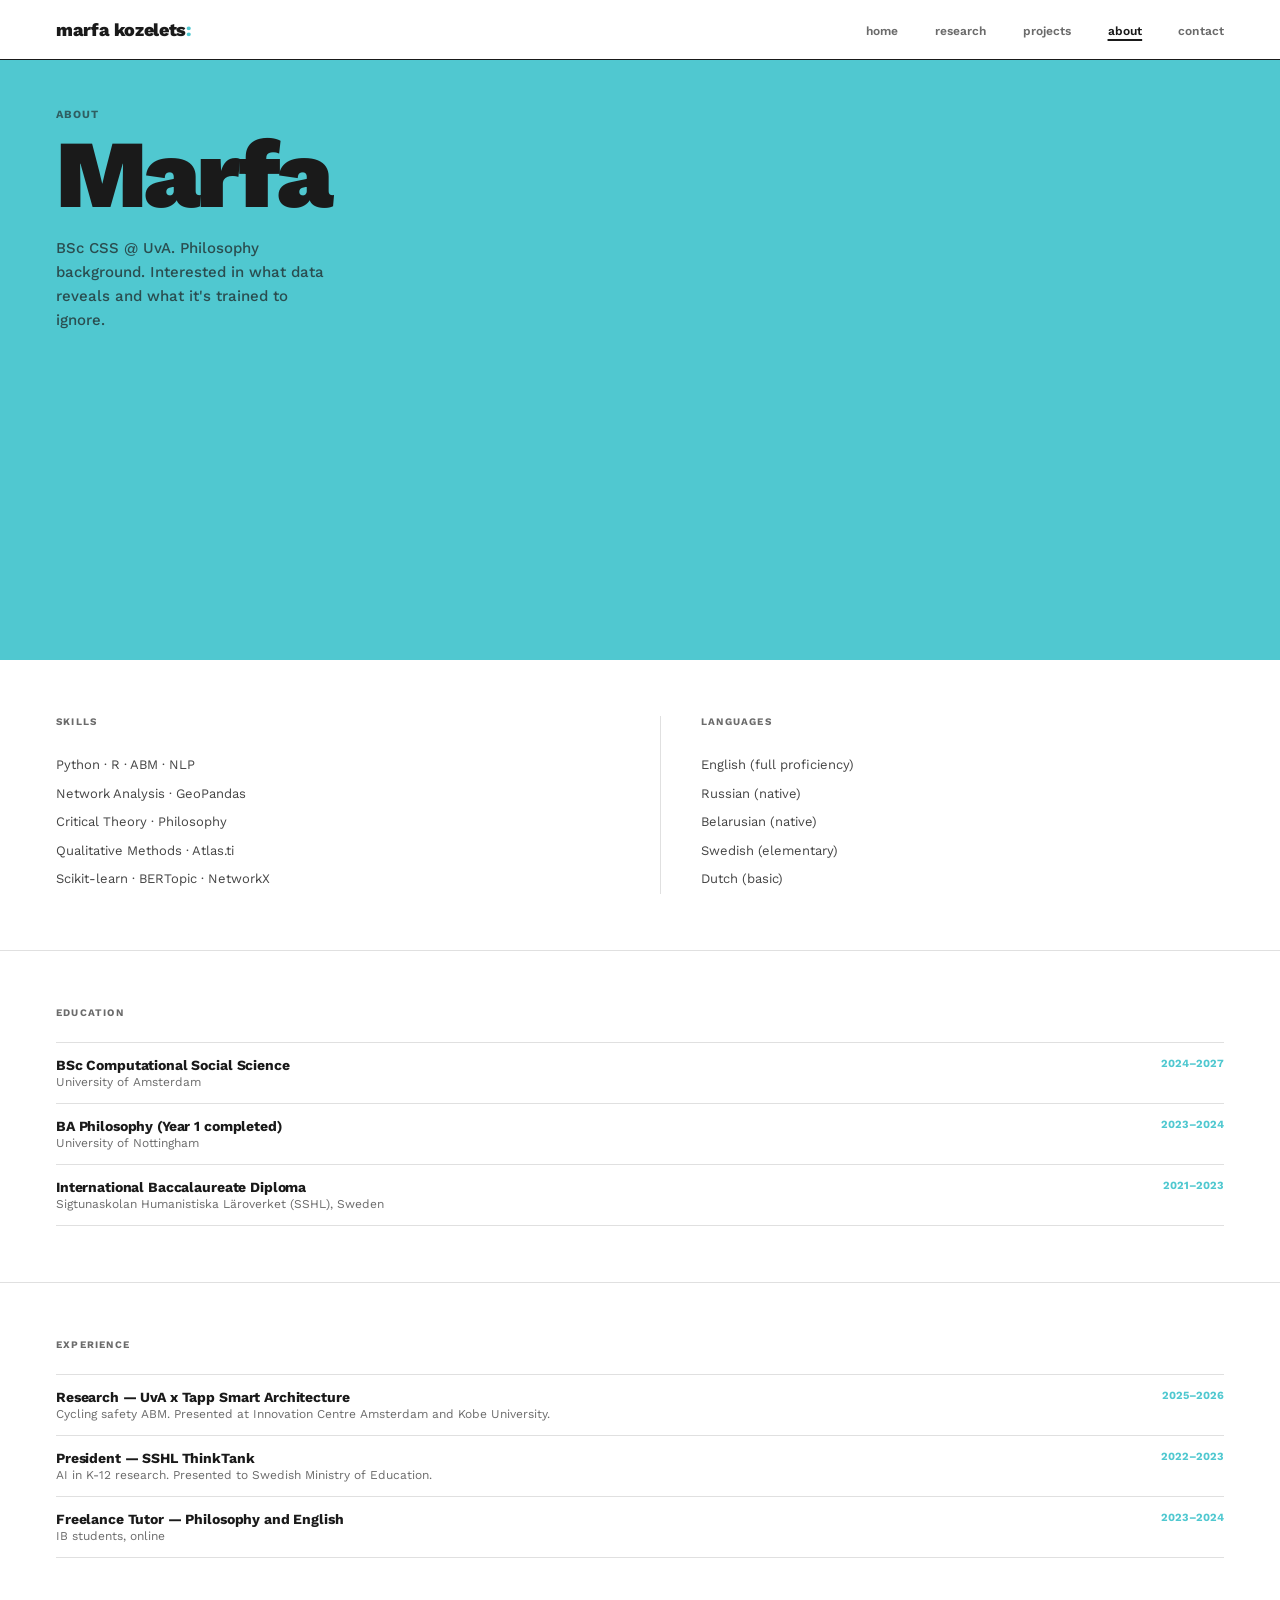
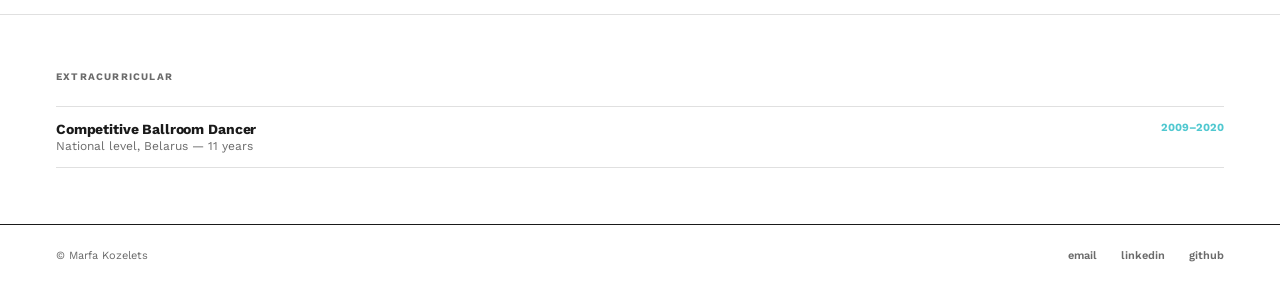
==== about.html @ ad9ccb89 "new website yay" ====
<!DOCTYPE html>
<html lang="en">
<head>
  <meta charset="UTF-8">
  <meta name="viewport" content="width=device-width, initial-scale=1.0">
  <title>About — Marfa Kozelets</title>
  <link rel="stylesheet" href="style.css">
  <style>
    :root { --accent: var(--blue); }

    .header-inner {
      display: flex;
      justify-content: space-between;
      align-items: flex-start;
    }

    .cv-btn-wrap {
      flex-shrink: 0;
      margin-top: 12px;
    }

    #cv-btn-canvas {
      display: block;
      cursor: pointer;
      transition: opacity 0.15s;
    }

    #cv-btn-canvas:hover { opacity: 0.7; }

    .skills-row {
      display: grid;
      grid-template-columns: 1fr 1fr;
      gap: 40px;
    }

    @media (max-width: 600px) {
      .skills-row { grid-template-columns: 1fr; gap: 24px; }
      .header-inner { flex-direction: column; gap: 20px; }
    }
  </style>
</head>
<body style="--accent: var(--blue);">

  <nav>
    <a class="nav-logo" href="index.html">marfa kozelets<span class="colon">:</span></a>
    <ul class="nav-links">
      <li><a href="index.html">home</a></li>
      <li><a href="research.html">research</a></li>
      <li><a href="projects.html">projects</a></li>
      <li><a href="about.html" class="active">about</a></li>
      <li><a href="contact.html">contact</a></li>
    </ul>
    <button class="nav-hamburger" onclick="toggleDrawer()" aria-label="Menu">
      <span></span><span></span><span></span>
    </button>
  </nav>

  <div class="mobile-drawer" id="mobileDrawer">
    <a href="index.html">home</a>
    <a href="research.html">research</a>
    <a href="projects.html">projects</a>
    <a href="about.html">about</a>
    <a href="contact.html">contact</a>
  </div>

  <div class="page-header" style="--accent: var(--blue);">
    <div class="header-inner">
      <div>
        <span class="page-header-meta">about</span>
        <h1>Marfa</h1>
        <p>BSc CSS @ UvA. Philosophy background. Interested in what data reveals and what it's trained to ignore.</p>
      </div>
      <div class="cv-btn-wrap">
        <canvas id="cv-btn-canvas" width="300" height="100" title="Download CV"></canvas>
      </div>
    </div>
  </div>

  <div class="section">
    <div class="skills-row">
      <div>
        <span class="section-label">skills</span>
        <p style="font-size:13px; line-height:2.2; color:#444;">
          Python · R · ABM · NLP<br>
          Network Analysis · GeoPandas<br>
          Critical Theory · Philosophy<br>
          Qualitative Methods · Atlas.ti<br>
          Scikit-learn · BERTopic · NetworkX
        </p>
      </div>
      <div style="border-left: 0.5px solid var(--rule); padding-left: 40px;">
        <span class="section-label">languages</span>
        <p style="font-size:13px; line-height:2.2; color:#444;">
          English (full proficiency)<br>
          Russian (native)<br>
          Belarusian (native)<br>
          Swedish (elementary)<br>
          Dutch (basic)
        </p>
      </div>
    </div>
  </div>

  <div class="section">
    <span class="section-label">education</span>

    <div class="cv-block">
      <div>
        <div class="cv-block-title">BSc Computational Social Science</div>
        <div class="cv-block-sub">University of Amsterdam</div>
      </div>
      <div class="cv-block-year">2024–2027</div>
    </div>

    <div class="cv-block">
      <div>
        <div class="cv-block-title">BA Philosophy (Year 1 completed)</div>
        <div class="cv-block-sub">University of Nottingham</div>
      </div>
      <div class="cv-block-year">2023–2024</div>
    </div>

    <div class="cv-block">
      <div>
        <div class="cv-block-title">International Baccalaureate Diploma</div>
        <div class="cv-block-sub">Sigtunaskolan Humanistiska Läroverket (SSHL), Sweden</div>
      </div>
      <div class="cv-block-year">2021–2023</div>
    </div>
  </div>

  <div class="section">
    <span class="section-label">experience</span>

    <div class="cv-block">
      <div>
        <div class="cv-block-title">Research — UvA x Tapp Smart Architecture</div>
        <div class="cv-block-sub">Cycling safety ABM. Presented at Innovation Centre Amsterdam and Kobe University.</div>
      </div>
      <div class="cv-block-year">2025–2026</div>
    </div>

    <div class="cv-block">
      <div>
        <div class="cv-block-title">President — SSHL ThinkTank</div>
        <div class="cv-block-sub">AI in K-12 research. Presented to Swedish Ministry of Education.</div>
      </div>
      <div class="cv-block-year">2022–2023</div>
    </div>

    <div class="cv-block">
      <div>
        <div class="cv-block-title">Freelance Tutor — Philosophy and English</div>
        <div class="cv-block-sub">IB students, online</div>
      </div>
      <div class="cv-block-year">2023–2024</div>
    </div>
  </div>

  <div class="section" style="border-bottom:none;">
    <span class="section-label">extracurricular</span>
    <div class="cv-block">
      <div>
        <div class="cv-block-title">Competitive Ballroom Dancer</div>
        <div class="cv-block-sub">National level, Belarus — 11 years</div>
      </div>
      <div class="cv-block-year">2009–2020</div>
    </div>
  </div>

  <footer>
    <span>© Marfa Kozelets</span>
    <span style="display:flex; gap:24px;">
      <a href="mailto:marfa.kozelets@student.uva.nl">email</a>
      <a href="https://www.linkedin.com/in/marfa-petrovna-kozelets/" target="_blank">linkedin</a>
      <a href="https://github.com/marfakozeletsUvA" target="_blank">github</a>
    </span>
  </footer>

  <script>
    function toggleDrawer() {
      document.getElementById('mobileDrawer').classList.toggle('open');
    }

    // Handwritten Download CV button
    const cvCanvas = document.getElementById('cv-btn-canvas');
    const cvCtx = cvCanvas.getContext('2d');
    const cvImg = new Image();
    cvImg.src = 'download-cv.png';
    cvImg.onload = () => {
      cvCanvas.width = cvImg.naturalWidth;
      cvCanvas.height = cvImg.naturalHeight;
      cvCtx.drawImage(cvImg, 0, 0);
      const id = cvCtx.getImageData(0, 0, cvCanvas.width, cvCanvas.height);
      const d = id.data;
      for (let i = 0; i < d.length; i += 4) {
        if (d[i] < 40 && d[i+1] < 40 && d[i+2] < 40) d[i+3] = 0;
      }
      cvCtx.putImageData(id, 0, 0);
    };

    cvCanvas.addEventListener('click', () => {
      window.open('Marfa_Kozelets_Academic_CV_v1_2page.pdf', '_blank');
    });
  </script>
</body>
</html>
---- style.css ----
@import url('https://fonts.googleapis.com/css2?family=Work+Sans:wght@400;500;600;700;800;900&display=swap');

*, *::before, *::after { box-sizing: border-box; margin: 0; padding: 0; }

:root {
  --black: #1A1A1A;
  --white: #FFFFFF;
  --grey: #6B6B6B;
  --rule: #E0E0E0;
  --bg: #FFFFFF;

  /* page accent colours */
  --pink:   #E8829A;
  --yellow: #F0A030;
  --blue:   #50C8D0;
  --green:  #9DC87A;
  --purple: #9B7EC8;
}

html { scroll-behavior: smooth; }

body {
  background: var(--white);
  color: var(--black);
  font-family: 'Work Sans', sans-serif;
  -webkit-font-smoothing: antialiased;
  overflow-x: hidden;
}

/* ── NAV ── */
nav {
  position: sticky;
  top: 0;
  z-index: 200;
  background: var(--white);
  display: flex;
  justify-content: space-between;
  align-items: center;
  padding: 0 56px;
  height: 60px;
  border-bottom: 1.5px solid var(--black);
}

.nav-logo {
  font-size: 18px;
  font-weight: 800;
  color: var(--black);
  text-decoration: none;
  letter-spacing: -0.02em;
}

.nav-logo .colon { color: var(--accent, var(--black)); }

.nav-links {
  display: flex;
  gap: 36px;
  list-style: none;
}

.nav-links a {
  font-size: 12px;
  font-weight: 600;
  color: var(--grey);
  text-decoration: none;
  text-transform: lowercase;
  letter-spacing: 0.01em;
  transition: color 0.15s;
}

.nav-links a:hover,
.nav-links a.active { color: var(--black); }

.nav-links a.active { text-decoration: underline; text-underline-offset: 4px; text-decoration-thickness: 1.5px; }

.nav-hamburger {
  display: none;
  flex-direction: column;
  gap: 5px;
  background: none;
  border: none;
  cursor: pointer;
  padding: 4px;
}

.nav-hamburger span {
  display: block;
  width: 22px;
  height: 1.5px;
  background: var(--black);
}

.mobile-drawer {
  display: none;
  position: fixed;
  top: 60px;
  left: 0; right: 0;
  background: var(--white);
  padding: 32px 40px;
  z-index: 199;
  flex-direction: column;
  gap: 24px;
  border-bottom: 1.5px solid var(--black);
}

.mobile-drawer.open { display: flex; }

.mobile-drawer a {
  font-size: 16px;
  font-weight: 700;
  color: var(--black);
  text-decoration: none;
  text-transform: lowercase;
}

/* ── PAGE HEADER BLOCK ── */
.page-header {
  background: var(--accent);
  padding: 48px 56px 40px;
}

.page-header-meta {
  font-size: 11px;
  font-weight: 700;
  letter-spacing: 0.1em;
  text-transform: uppercase;
  color: var(--black);
  opacity: 0.6;
  margin-bottom: 8px;
  display: block;
}

.page-header h1 {
  font-size: clamp(48px, 8vw, 96px);
  font-weight: 900;
  letter-spacing: -0.03em;
  line-height: 0.95;
  color: var(--black);
}

.page-header p {
  font-size: 15px;
  font-weight: 500;
  color: var(--black);
  opacity: 0.7;
  margin-top: 16px;
  max-width: 560px;
  line-height: 1.6;
}

/* ── SHARED SECTION ── */
.section {
  padding: 56px 56px;
  border-bottom: 0.5px solid var(--rule);
}

.section-label {
  font-size: 10px;
  font-weight: 700;
  letter-spacing: 0.12em;
  text-transform: uppercase;
  color: var(--grey);
  margin-bottom: 24px;
  display: block;
}

/* ── CARDS ── */
.card {
  border-top: 1.5px solid var(--black);
  padding: 20px 0;
}

.card:last-child { border-bottom: 1.5px solid var(--black); }

.card-top {
  display: flex;
  justify-content: space-between;
  align-items: flex-start;
  margin-bottom: 6px;
}

.card h2 {
  font-size: 18px;
  font-weight: 800;
  letter-spacing: -0.02em;
  color: var(--black);
}

.card .body {
  font-size: 13px;
  color: var(--grey);
  line-height: 1.6;
  margin-bottom: 10px;
}

.badge {
  display: inline-block;
  background: var(--accent);
  color: var(--black);
  font-size: 9px;
  font-weight: 700;
  letter-spacing: 0.1em;
  text-transform: uppercase;
  padding: 3px 8px;
  border-radius: 2px;
  flex-shrink: 0;
  margin-left: 12px;
}

.tag {
  display: inline-block;
  border: 1px solid var(--rule);
  color: var(--grey);
  font-size: 10px;
  font-weight: 600;
  padding: 2px 8px;
  border-radius: 2px;
  margin-right: 4px;
  margin-top: 4px;
}

.stat-num {
  font-size: 42px;
  font-weight: 900;
  letter-spacing: -0.04em;
  color: var(--accent);
  line-height: 1;
  margin: 8px 0 4px;
}

/* ── STAT GRID ── */
.stat-grid {
  display: grid;
  grid-template-columns: 1fr 1fr;
  gap: 1px;
  background: var(--rule);
  border: 1px solid var(--rule);
  margin: 20px 0;
}

.stat-cell {
  background: var(--white);
  padding: 20px;
}

.stat-cell-num {
  font-size: 32px;
  font-weight: 900;
  letter-spacing: -0.03em;
  color: var(--accent);
  line-height: 1;
}

.stat-cell-label {
  font-size: 11px;
  color: var(--grey);
  margin-top: 4px;
  line-height: 1.4;
}

/* ── CV BLOCKS ── */
.cv-block {
  border-top: 0.5px solid var(--rule);
  padding: 14px 0;
  display: flex;
  justify-content: space-between;
  align-items: flex-start;
  gap: 16px;
}

.cv-block:last-child { border-bottom: 0.5px solid var(--rule); }

.cv-block-title {
  font-size: 14px;
  font-weight: 700;
  color: var(--black);
  letter-spacing: -0.01em;
}

.cv-block-sub {
  font-size: 12px;
  color: var(--grey);
  margin-top: 2px;
}

.cv-block-year {
  font-size: 11px;
  font-weight: 700;
  color: var(--accent);
  white-space: nowrap;
  flex-shrink: 0;
}

/* ── DOODLE ── */
.doodle {
  display: block;
  pointer-events: none;
  user-select: none;
}

/* ── FOOTER ── */
footer {
  padding: 24px 56px;
  display: flex;
  justify-content: space-between;
  align-items: center;
  font-size: 11px;
  color: var(--grey);
  border-top: 1.5px solid var(--black);
  flex-wrap: wrap;
  gap: 12px;
}

footer a {
  color: var(--grey);
  text-decoration: none;
  font-weight: 600;
  transition: color 0.15s;
}

footer a:hover { color: var(--black); }

/* ── BACK LINK ── */
.back-link {
  display: inline-block;
  font-size: 12px;
  font-weight: 700;
  color: var(--black);
  text-decoration: none;
  padding: 56px 56px 0;
}

.back-link:hover { text-decoration: underline; }

/* ── GRAPH PLACEHOLDER ── */
.graph-block {
  background: #F8F8F8;
  border: 0.5px solid var(--rule);
  border-radius: 4px;
  padding: 20px;
  margin-bottom: 12px;
  font-size: 11px;
  color: var(--grey);
  text-align: center;
}

/* ── STEP ROWS ── */
.step-row {
  display: flex;
  gap: 16px;
  padding: 16px 0;
  border-top: 0.5px solid var(--rule);
  align-items: flex-start;
}

.step-row:last-child { border-bottom: 0.5px solid var(--rule); }

.step-num {
  font-size: 10px;
  font-weight: 800;
  color: var(--accent);
  min-width: 24px;
  letter-spacing: 0.05em;
  padding-top: 2px;
}

.step-title {
  font-size: 14px;
  font-weight: 700;
  color: var(--black);
  margin-bottom: 3px;
}

.step-body {
  font-size: 13px;
  color: var(--grey);
  line-height: 1.6;
}

/* ── RESPONSIVE ── */
@media (max-width: 768px) {
  nav { padding: 0 20px; }
  .nav-links { display: none; }
  .nav-hamburger { display: flex; }

  .page-header { padding: 32px 20px 28px; }
  .page-header h1 { font-size: clamp(36px, 12vw, 64px); }

  .section { padding: 40px 20px; }
  .back-link { padding: 40px 20px 0; }

  footer { padding: 20px; }

  .stat-grid { grid-template-columns: 1fr; }
}
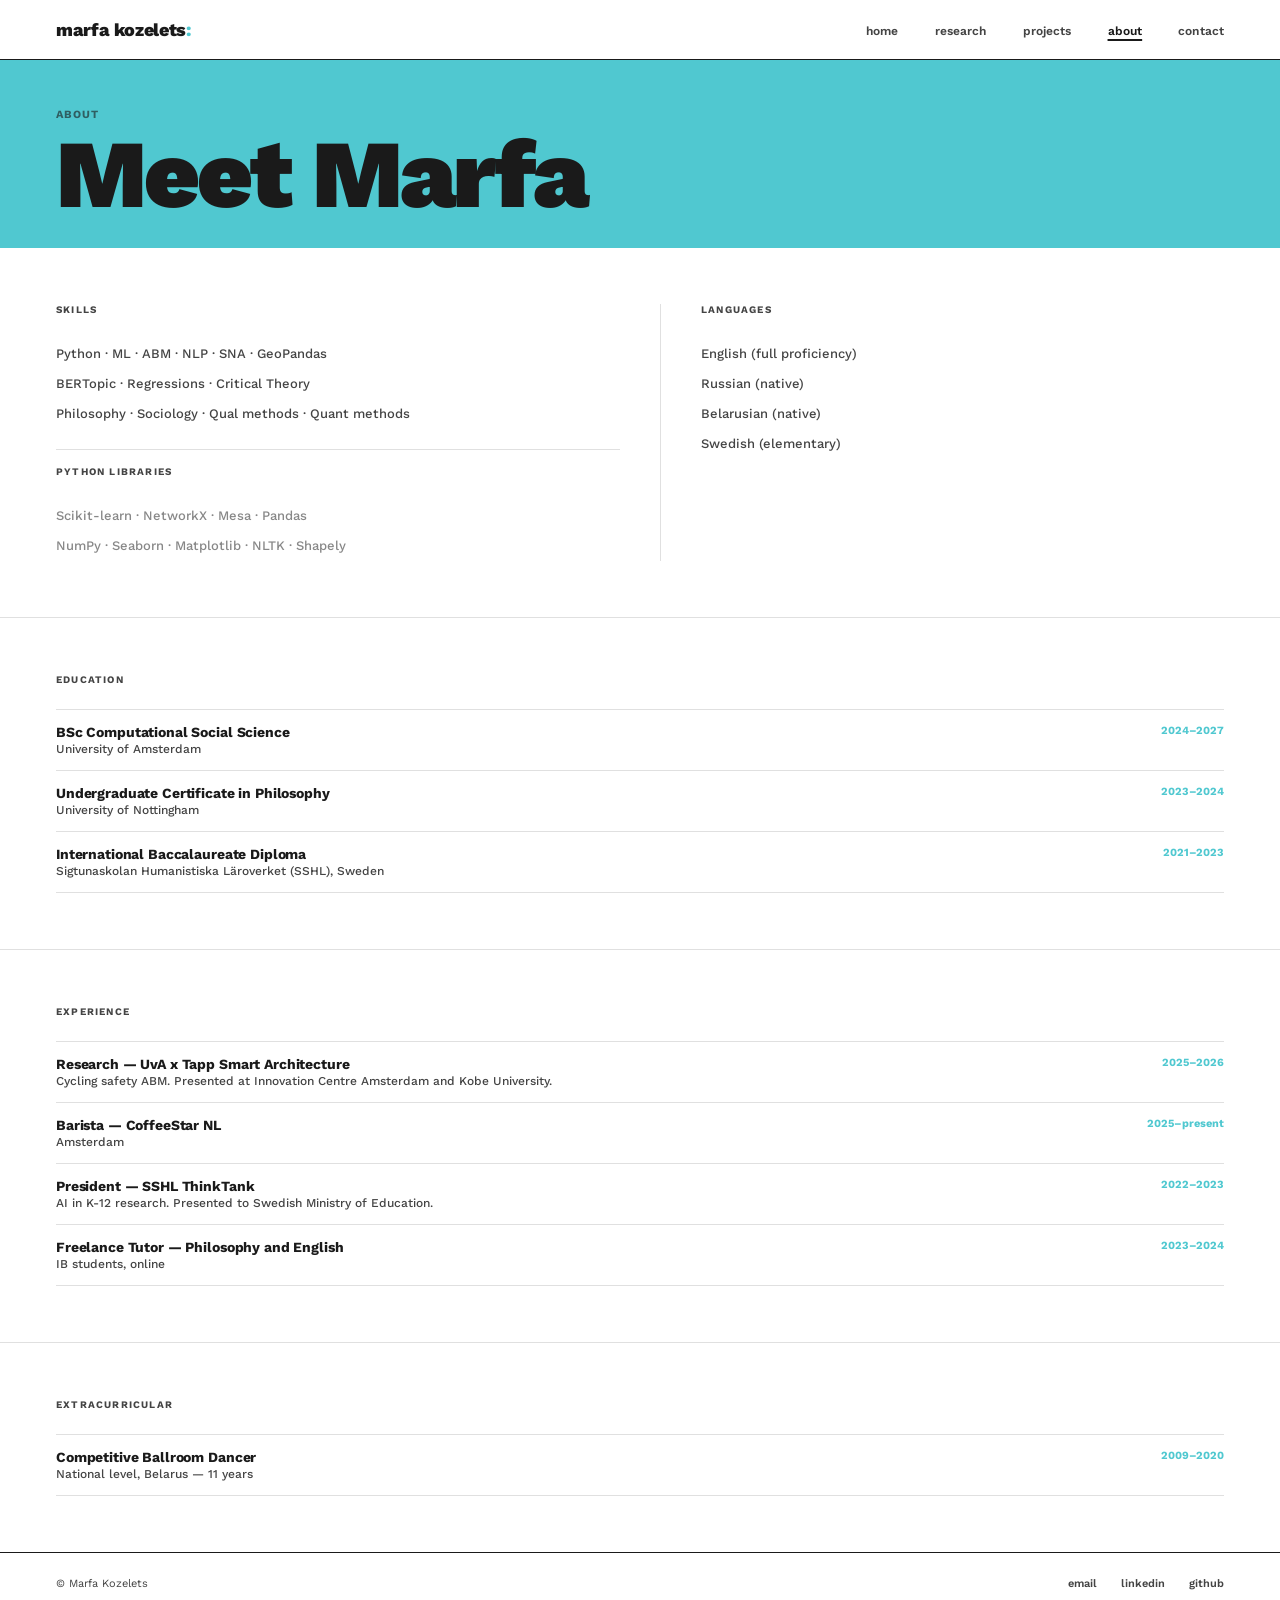
==== commit 69e3f63b: "v3" ====
--- a/about.html
+++ b/about.html
@@ -7,40 +7,19 @@
   <link rel="stylesheet" href="style.css">
   <style>
     :root { --accent: var(--blue); }
-
-    .header-inner {
-      display: flex;
-      justify-content: space-between;
-      align-items: flex-start;
-    }
-
-    .cv-btn-wrap {
-      flex-shrink: 0;
-      margin-top: 12px;
-    }
-
-    #cv-btn-canvas {
-      display: block;
-      cursor: pointer;
-      transition: opacity 0.15s;
-    }
-
-    #cv-btn-canvas:hover { opacity: 0.7; }
-
-    .skills-row {
-      display: grid;
-      grid-template-columns: 1fr 1fr;
-      gap: 40px;
-    }
-
+    .header-inner { display: flex; justify-content: space-between; align-items: center; gap: 20px; }
+    .cv-btn-wrap { flex-shrink: 0; }
+    #cv-btn { display: block; cursor: pointer; width: 220px; transition: opacity 0.15s; }
+    #cv-btn:hover { opacity: 0.65; }
+    .skills-row { display: grid; grid-template-columns: 1fr 1fr; gap: 40px; }
+    .libs-row { margin-top: 20px; padding-top: 16px; border-top: 0.5px solid var(--rule); }
     @media (max-width: 600px) {
       .skills-row { grid-template-columns: 1fr; gap: 24px; }
-      .header-inner { flex-direction: column; gap: 20px; }
+      .header-inner { flex-direction: column; align-items: flex-start; }
     }
   </style>
 </head>
 <body style="--accent: var(--blue);">
-
   <nav>
     <a class="nav-logo" href="index.html">marfa kozelets<span class="colon">:</span></a>
     <ul class="nav-links">
@@ -50,28 +29,20 @@
       <li><a href="about.html" class="active">about</a></li>
       <li><a href="contact.html">contact</a></li>
     </ul>
-    <button class="nav-hamburger" onclick="toggleDrawer()" aria-label="Menu">
-      <span></span><span></span><span></span>
-    </button>
+    <button class="nav-hamburger" onclick="toggleDrawer()" aria-label="Menu"><span></span><span></span><span></span></button>
   </nav>
-
   <div class="mobile-drawer" id="mobileDrawer">
-    <a href="index.html">home</a>
-    <a href="research.html">research</a>
-    <a href="projects.html">projects</a>
-    <a href="about.html">about</a>
-    <a href="contact.html">contact</a>
+    <a href="index.html">home</a><a href="research.html">research</a><a href="projects.html">projects</a><a href="about.html">about</a><a href="contact.html">contact</a>
   </div>
 
-  <div class="page-header" style="--accent: var(--blue);">
+  <div class="page-header" style="--accent: var(--blue); padding-bottom: 28px;">
     <div class="header-inner">
       <div>
         <span class="page-header-meta">about</span>
-        <h1>Marfa</h1>
-        <p>BSc CSS @ UvA. Philosophy background. Interested in what data reveals and what it's trained to ignore.</p>
+        <h1>Meet Marfa</h1>
       </div>
       <div class="cv-btn-wrap">
-        <canvas id="cv-btn-canvas" width="300" height="100" title="Download CV"></canvas>
+        <canvas id="cv-btn" title="Download CV"></canvas>
       </div>
     </div>
   </div>
@@ -80,22 +51,26 @@
     <div class="skills-row">
       <div>
         <span class="section-label">skills</span>
-        <p style="font-size:13px; line-height:2.2; color:#444;">
-          Python · R · ABM · NLP<br>
-          Network Analysis · GeoPandas<br>
-          Critical Theory · Philosophy<br>
-          Qualitative Methods · Atlas.ti<br>
-          Scikit-learn · BERTopic · NetworkX
+        <p style="font-size:13px; line-height:2.3; color:#444;">
+          Python · ML · ABM · NLP · SNA · GeoPandas<br>
+          BERTopic · Regressions · Critical Theory<br>
+          Philosophy · Sociology · Qual methods · Quant methods
         </p>
+        <div class="libs-row">
+          <span class="section-label">python libraries</span>
+          <p style="font-size:13px; line-height:2.3; color:#888;">
+            Scikit-learn · NetworkX · Mesa · Pandas<br>
+            NumPy · Seaborn · Matplotlib · NLTK · Shapely
+          </p>
+        </div>
       </div>
       <div style="border-left: 0.5px solid var(--rule); padding-left: 40px;">
         <span class="section-label">languages</span>
-        <p style="font-size:13px; line-height:2.2; color:#444;">
+        <p style="font-size:13px; line-height:2.3; color:#444;">
           English (full proficiency)<br>
           Russian (native)<br>
           Belarusian (native)<br>
-          Swedish (elementary)<br>
-          Dutch (basic)
+          Swedish (elementary)
         </p>
       </div>
     </div>
@@ -103,7 +78,6 @@
 
   <div class="section">
     <span class="section-label">education</span>
-
     <div class="cv-block">
       <div>
         <div class="cv-block-title">BSc Computational Social Science</div>
@@ -111,15 +85,13 @@
       </div>
       <div class="cv-block-year">2024–2027</div>
     </div>
-
     <div class="cv-block">
       <div>
-        <div class="cv-block-title">BA Philosophy (Year 1 completed)</div>
+        <div class="cv-block-title">Undergraduate Certificate in Philosophy</div>
         <div class="cv-block-sub">University of Nottingham</div>
       </div>
       <div class="cv-block-year">2023–2024</div>
     </div>
-
     <div class="cv-block">
       <div>
         <div class="cv-block-title">International Baccalaureate Diploma</div>
@@ -131,7 +103,6 @@
 
   <div class="section">
     <span class="section-label">experience</span>
-
     <div class="cv-block">
       <div>
         <div class="cv-block-title">Research — UvA x Tapp Smart Architecture</div>
@@ -139,7 +110,13 @@
       </div>
       <div class="cv-block-year">2025–2026</div>
     </div>
-
+    <div class="cv-block">
+      <div>
+        <div class="cv-block-title">Barista — CoffeeStar NL</div>
+        <div class="cv-block-sub">Amsterdam</div>
+      </div>
+      <div class="cv-block-year">2025–present</div>
+    </div>
     <div class="cv-block">
       <div>
         <div class="cv-block-title">President — SSHL ThinkTank</div>
@@ -147,7 +124,6 @@
       </div>
       <div class="cv-block-year">2022–2023</div>
     </div>
-
     <div class="cv-block">
       <div>
         <div class="cv-block-title">Freelance Tutor — Philosophy and English</div>
@@ -178,15 +154,11 @@
   </footer>
 
   <script>
-    function toggleDrawer() {
-      document.getElementById('mobileDrawer').classList.toggle('open');
-    }
+    function toggleDrawer() { document.getElementById('mobileDrawer').classList.toggle('open'); }
 
-    // Handwritten Download CV button
-    const cvCanvas = document.getElementById('cv-btn-canvas');
+    const cvCanvas = document.getElementById('cv-btn');
     const cvCtx = cvCanvas.getContext('2d');
     const cvImg = new Image();
-    cvImg.src = 'download-cv.png';
     cvImg.onload = () => {
       cvCanvas.width = cvImg.naturalWidth;
       cvCanvas.height = cvImg.naturalHeight;
@@ -194,14 +166,12 @@
       const id = cvCtx.getImageData(0, 0, cvCanvas.width, cvCanvas.height);
       const d = id.data;
       for (let i = 0; i < d.length; i += 4) {
-        if (d[i] < 40 && d[i+1] < 40 && d[i+2] < 40) d[i+3] = 0;
+        if (d[i] < 45 && d[i+1] < 45 && d[i+2] < 45) d[i+3] = 0;
       }
       cvCtx.putImageData(id, 0, 0);
     };
-
-    cvCanvas.addEventListener('click', () => {
-      window.open('Marfa_Kozelets_Academic_CV_v1_2page.pdf', '_blank');
-    });
+    cvImg.src = 'download-cv.png';
+    cvCanvas.addEventListener('click', () => window.open('Marfa_Kozelets_Academic_CV_v1_2page.pdf', '_blank'));
   </script>
 </body>
 </html>
--- a/style.css
+++ b/style.css
@@ -5,7 +5,7 @@
 :root {
   --black: #1A1A1A;
   --white: #FFFFFF;
-  --grey: #6B6B6B;
+  --grey: #444444;
   --rule: #E0E0E0;
   --bg: #FFFFFF;
 
@@ -25,6 +25,11 @@
   font-family: 'Work Sans', sans-serif;
   -webkit-font-smoothing: antialiased;
   overflow-x: hidden;
+}
+
+p, .body, .cv-block-sub, .step-body, .small {
+  color: #2A2A2A;
+  font-weight: 500;
 }
 
 /* ── NAV ── */
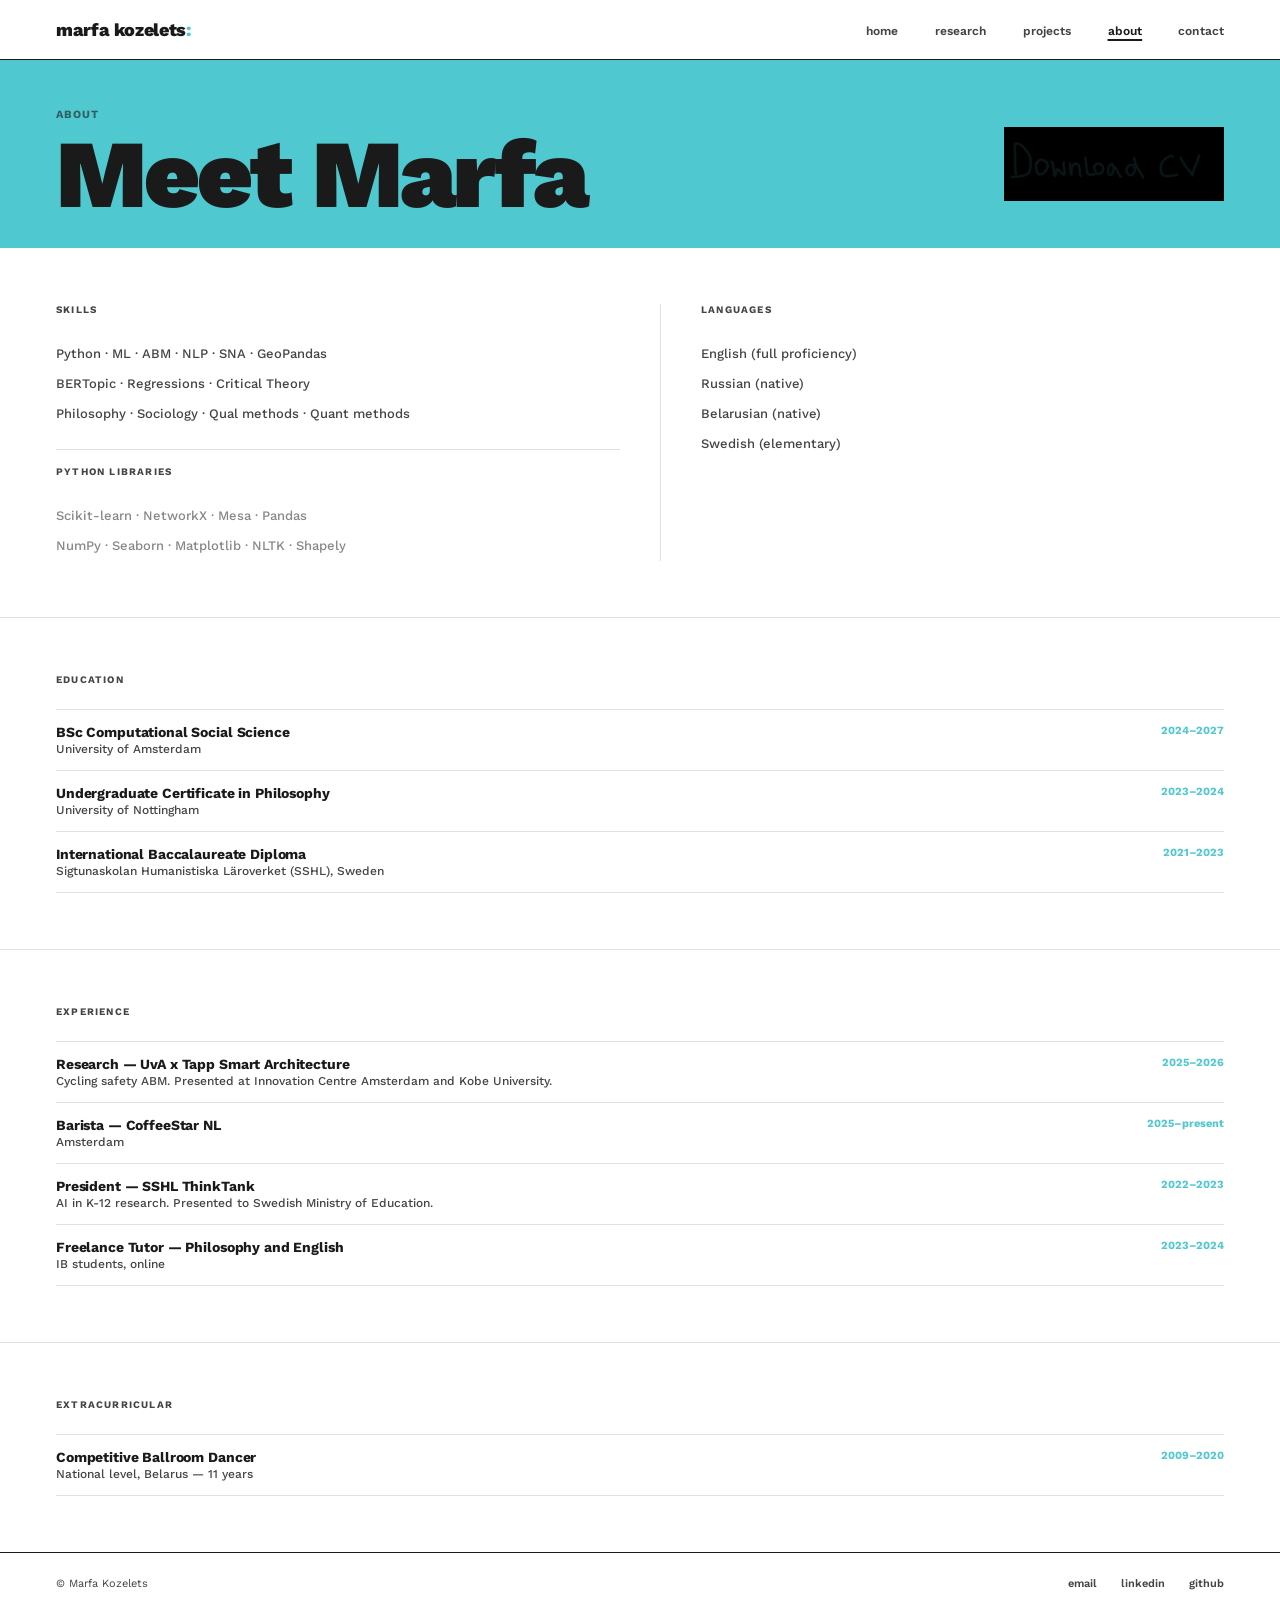
==== commit 8a84a4c8: "v4" ====
--- a/about.html
+++ b/about.html
@@ -42,7 +42,7 @@
         <h1>Meet Marfa</h1>
       </div>
       <div class="cv-btn-wrap">
-        <canvas id="cv-btn" title="Download CV"></canvas>
+        <img src="download-cv.png" class="doodle" style="width:220px; cursor:pointer;" onclick="window.open('Marfa_Kozelets_Academic_CV_v1_2page.pdf','_blank')">
       </div>
     </div>
   </div>
@@ -154,24 +154,7 @@
   </footer>
 
   <script>
-    function toggleDrawer() { document.getElementById('mobileDrawer').classList.toggle('open'); }
-
-    const cvCanvas = document.getElementById('cv-btn');
-    const cvCtx = cvCanvas.getContext('2d');
-    const cvImg = new Image();
-    cvImg.onload = () => {
-      cvCanvas.width = cvImg.naturalWidth;
-      cvCanvas.height = cvImg.naturalHeight;
-      cvCtx.drawImage(cvImg, 0, 0);
-      const id = cvCtx.getImageData(0, 0, cvCanvas.width, cvCanvas.height);
-      const d = id.data;
-      for (let i = 0; i < d.length; i += 4) {
-        if (d[i] < 45 && d[i+1] < 45 && d[i+2] < 45) d[i+3] = 0;
-      }
-      cvCtx.putImageData(id, 0, 0);
-    };
-    cvImg.src = 'download-cv.png';
-    cvCanvas.addEventListener('click', () => window.open('Marfa_Kozelets_Academic_CV_v1_2page.pdf', '_blank'));
-  </script>
+      function toggleDrawer() { document.getElementById('mobileDrawer').classList.toggle('open'); }
+    </script>
 </body>
 </html>
--- a/style.css
+++ b/style.css
@@ -300,6 +300,7 @@
   display: block;
   pointer-events: none;
   user-select: none;
+  mix-blend-mode: multiply;
 }
 
 /* ── FOOTER ── */
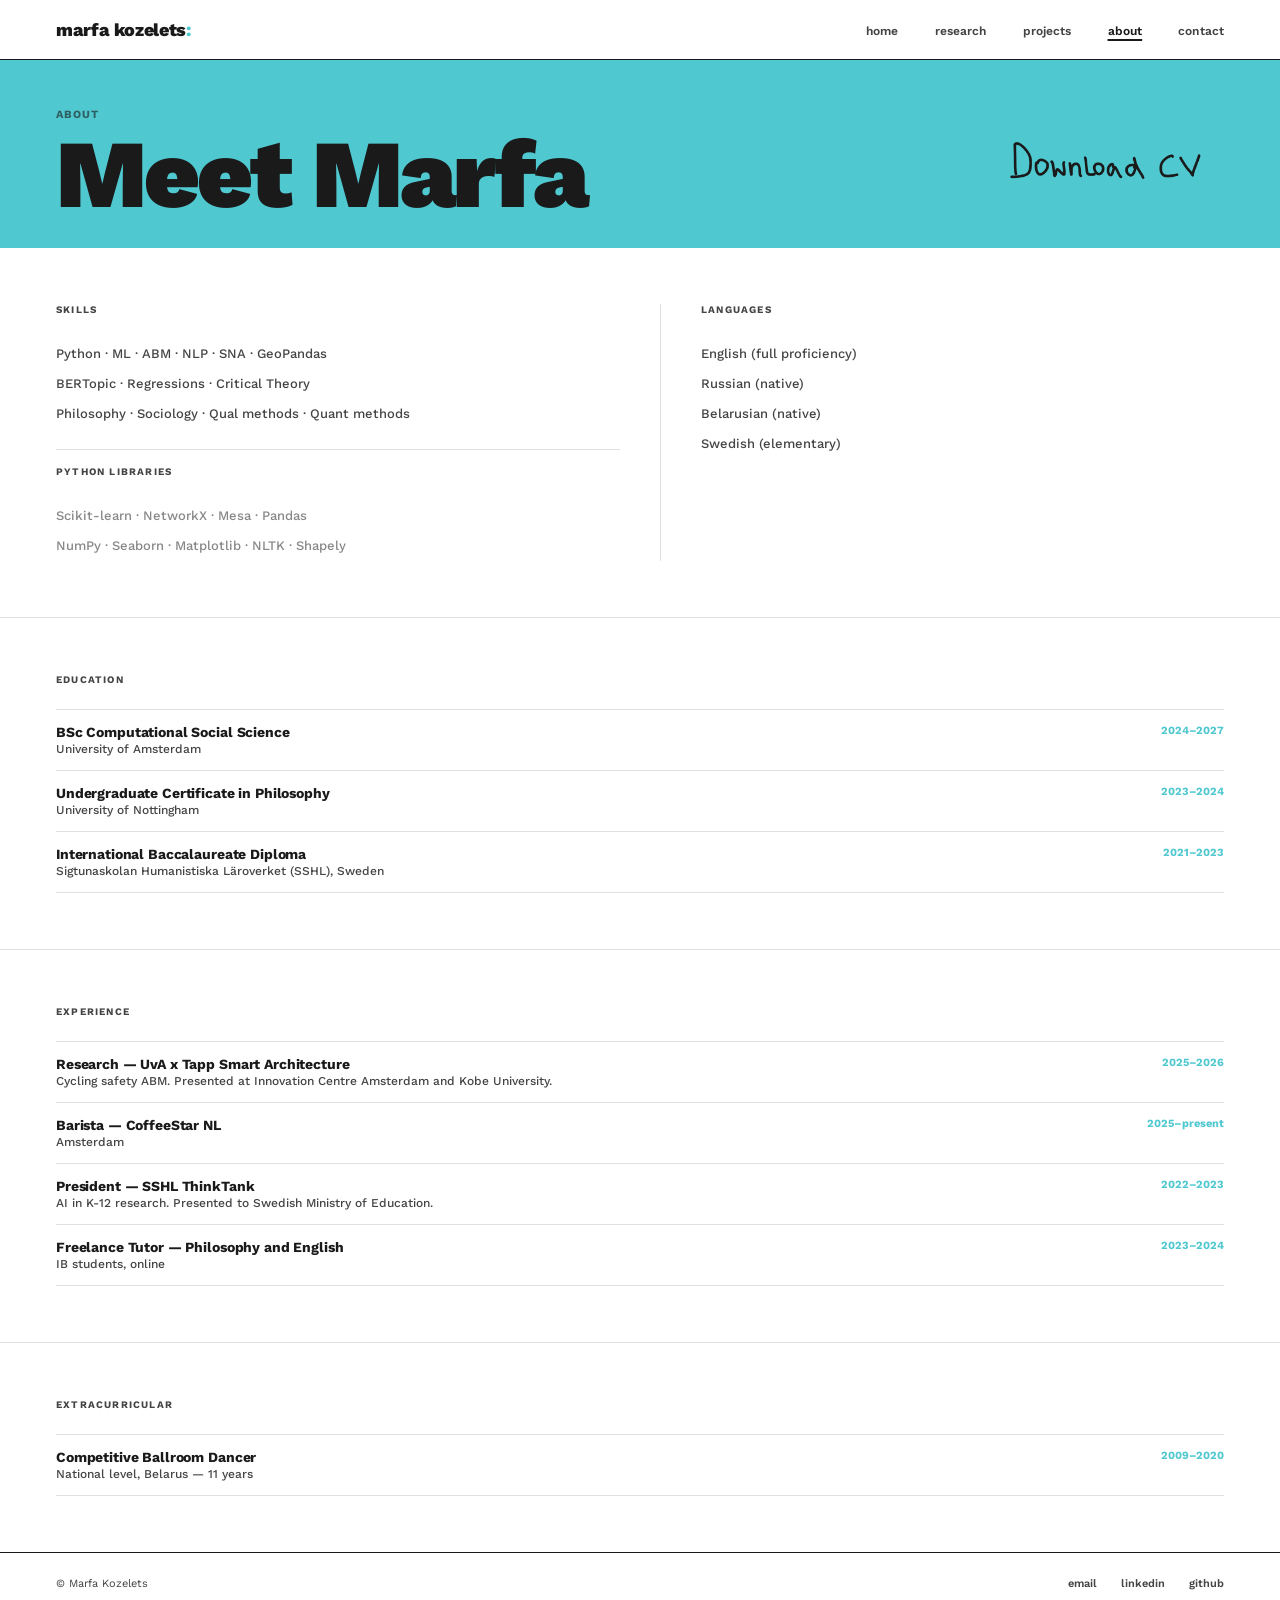
==== commit a8e05384: "v6" ====
--- a/about.html
+++ b/about.html
@@ -16,6 +16,7 @@
     @media (max-width: 600px) {
       .skills-row { grid-template-columns: 1fr; gap: 24px; }
       .header-inner { flex-direction: column; align-items: flex-start; }
+      .cv-btn-wrap img { width: 160px !important; }
     }
   </style>
 </head>
--- a/style.css
+++ b/style.css
@@ -191,9 +191,9 @@
 }
 
 .card .body {
-  font-size: 13px;
-  color: var(--grey);
-  line-height: 1.6;
+  font-size: 15px;
+  color: var(--grey);
+  line-height: 1.65;
   margin-bottom: 10px;
 }
 
@@ -300,7 +300,6 @@
   display: block;
   pointer-events: none;
   user-select: none;
-  mix-blend-mode: multiply;
 }
 
 /* ── FOOTER ── */
